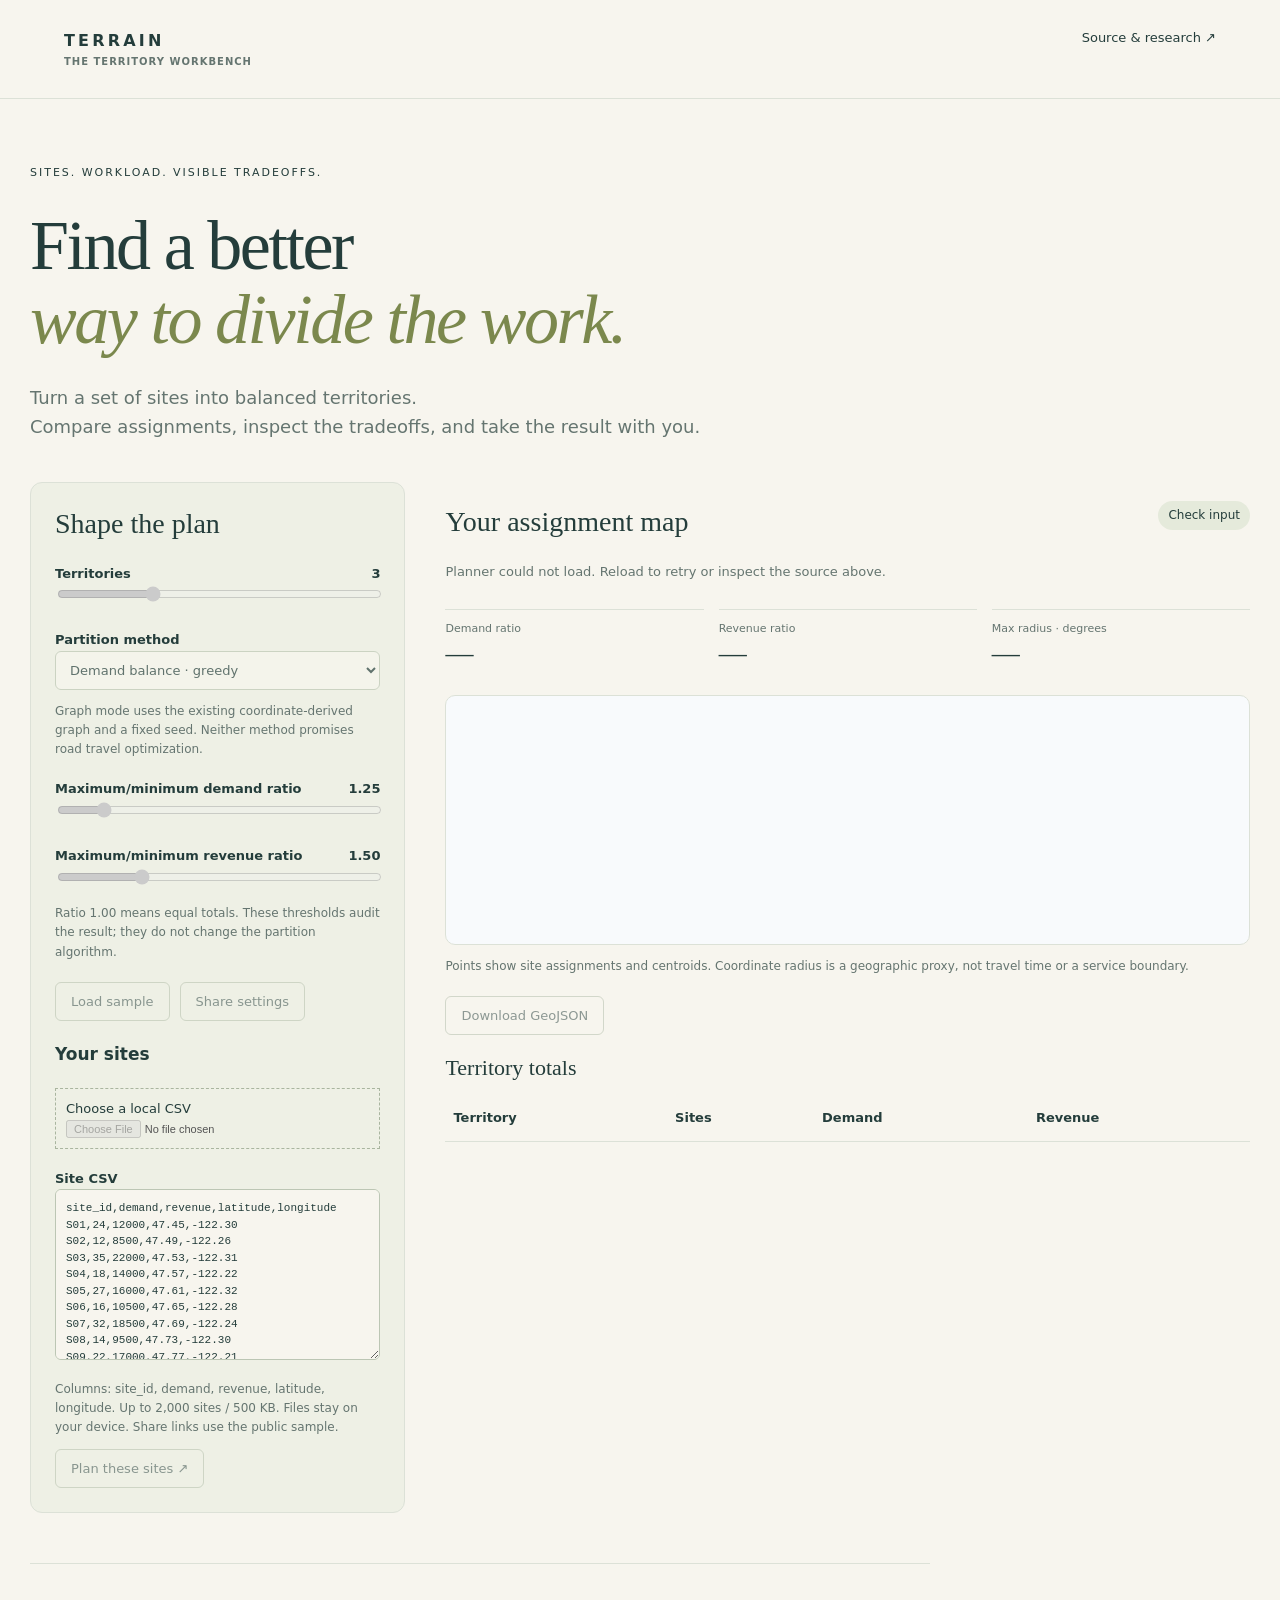
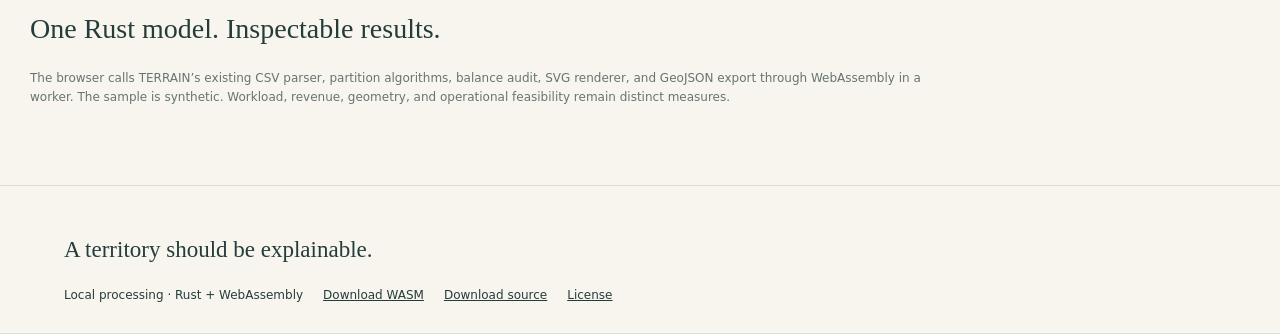
==== web/index.html @ aabc4313 "Add native Rust WASM territory workbench" ====
<!doctype html><html lang="en"><head><meta charset="utf-8"><meta name="viewport" content="width=device-width,initial-scale=1"><meta name="description" content="Plan balanced territories with Rust in your browser."><title>TERRAIN · Territory planner</title><link rel="stylesheet" href="style.css"></head><body><header><a class="brand" href="./">TERRAIN<small>THE TERRITORY WORKBENCH</small></a><nav><a href="https://github.com/giodl73-repo/TERRAIN">Source & research ↗</a></nav></header><main><div class="eyebrow">SITES. WORKLOAD. VISIBLE TRADEOFFS.</div><h1>Find a better<br><em>way to divide the work.</em></h1><p class="intro">Turn a set of sites into balanced territories.<br>Compare assignments, inspect the tradeoffs, and take the result with you.</p><div class="workspace"><section class="controls" aria-labelledby="controls-title"><h2 id="controls-title">Shape the plan</h2><label for="count">Territories <output id="count-value">3</output></label><input id="count" type="range" min="1" max="8" value="3" disabled><label for="method">Partition method</label><select id="method" disabled><option value="greedy">Demand balance · greedy</option><option value="graph">Graph partition · METIS</option></select><p>Graph mode uses the existing coordinate-derived graph and a fixed seed. Neither method promises road travel optimization.</p><label for="demand-limit">Maximum/minimum demand ratio <output id="demand-value">1.25</output></label><input id="demand-limit" type="range" min="1" max="3" step="0.05" value="1.25" disabled><label for="revenue-limit">Maximum/minimum revenue ratio <output id="revenue-value">1.50</output></label><input id="revenue-limit" type="range" min="1" max="3" step="0.05" value="1.5" disabled><p>Ratio 1.00 means equal totals. These thresholds audit the result; they do not change the partition algorithm.</p><div class="buttons"><button id="sample" disabled>Load sample</button><button id="share" disabled>Share settings</button></div><h3>Your sites</h3><label class="file-label" for="file">Choose a local CSV<input id="file" type="file" accept=".csv,text/csv" disabled></label><label for="csv">Site CSV</label><textarea id="csv" spellcheck="false" rows="9" disabled aria-describedby="csv-help"></textarea><p id="csv-help">Columns: site_id, demand, revenue, latitude, longitude. Up to 2,000 sites / 500 KB. Files stay on your device. Share links use the public sample.</p><button id="apply" disabled>Plan these sites ↗</button></section><section class="results" aria-labelledby="results-title"><div class="result-head"><h2 id="results-title">Your assignment map</h2><span id="verdict">Loading…</span></div><p id="status" role="status" aria-live="polite">Loading Rust planning engine…</p><div class="metrics"><div><span>Demand ratio</span><strong id="demand-ratio">—</strong></div><div><span>Revenue ratio</span><strong id="revenue-ratio">—</strong></div><div><span>Max radius · degrees</span><strong id="radius">—</strong></div></div><div class="map"><img id="map" alt="Site assignments and territory centroids" hidden></div><p class="map-note">Points show site assignments and centroids. Coordinate radius is a geographic proxy, not travel time or a service boundary.</p><div class="buttons"><button id="export" disabled>Download GeoJSON</button></div><div class="table-wrap"><table><caption>Territory totals</caption><thead><tr><th>Territory</th><th>Sites</th><th>Demand</th><th>Revenue</th></tr></thead><tbody id="territories"></tbody></table></div></section></div><section class="method-note"><h2>One Rust model. Inspectable results.</h2><p>The browser calls TERRAIN’s existing CSV parser, partition algorithms, balance audit, SVG renderer, and GeoJSON export through WebAssembly in a worker. The sample is synthetic. Workload, revenue, geometry, and operational feasibility remain distinct measures.</p></section><noscript><p>Enable JavaScript to plan territories, or read the source repository.</p></noscript></main><footer><p>A territory should be explainable.</p><div><span>Local processing · Rust + WebAssembly</span><a href="pkg/terrain_web_bg.wasm" download>Download WASM</a><a href="https://github.com/giodl73-repo/TERRAIN/archive/refs/heads/main.zip">Download source</a><a href="https://github.com/giodl73-repo/TERRAIN/blob/main/LICENSE">License</a></div></footer><script type="module" src="app.js"></script></body></html>
---- web/style.css ----
:root{--paper:#f7f5ee;--ink:#243d3b;--muted:#657570;--line:#dce1d7;--accent:#7b884d;color-scheme:light}*{box-sizing:border-box}body{margin:0;background:var(--paper);color:var(--ink);font:16px/1.6 system-ui,sans-serif}a{color:inherit}header,footer{padding:28px 5%;border-bottom:1px solid var(--line)}header{display:flex;justify-content:space-between;gap:20px}header a{text-decoration:none}.brand{font-weight:700;letter-spacing:.2em}.brand small{display:block;font-size:10px;color:var(--muted);letter-spacing:.1em}nav{font-size:13px}main{max-width:1360px;margin:auto;padding:65px 30px}.eyebrow{font-size:11px;letter-spacing:.18em}h1{font:70px/1.05 Georgia,serif;letter-spacing:-.035em;margin:28px 0}h1 em{font-weight:400;color:var(--accent)}.intro{font-size:18px;color:var(--muted)}h2{font:28px/1.2 Georgia,serif}h3{font-size:17px}.workspace{display:grid;grid-template-columns:minmax(0,.7fr) minmax(0,1.5fr);gap:40px;margin-top:40px}.controls{padding:24px;border:1px solid var(--line);border-radius:12px;background:#eef0e5}.controls h2{margin-top:0}label{display:block;font-weight:600;font-size:13px;margin-top:20px}label output{float:right}input[type=range],select,textarea{width:100%;accent-color:var(--accent)}select,textarea{padding:10px;background:var(--paper);border:1px solid #bcc6b4;border-radius:6px;color:var(--ink);font:13px/1.5 system-ui,sans-serif}textarea{font-family:monospace;font-size:11px}.controls p,.map-note,.method-note p{font-size:12px;color:var(--muted)}.file-label{border:1px dashed #a9b59f;padding:10px;font-weight:400}.file-label input{display:block;max-width:100%;font-size:11px}.buttons{display:flex;flex-wrap:wrap;gap:10px;margin:20px 0}button{font:13px system-ui,sans-serif;border:1px solid #adb9a5;border-radius:6px;padding:11px 15px;cursor:pointer;color:var(--ink);background:transparent}button:hover{background:#e4e9dc}button:disabled{opacity:.5;cursor:wait}.result-head{display:flex;align-items:center;justify-content:space-between;gap:12px}.result-head h2{margin-bottom:10px}#verdict{padding:5px 10px;border-radius:20px;background:#e5eadb;font-size:12px}#status{font-size:13px;color:var(--muted);min-height:22px}.metrics{display:grid;grid-template-columns:repeat(3,minmax(0,1fr));gap:15px;margin:25px 0}.metrics>div{border-top:1px solid var(--line);padding-top:10px}.metrics span{display:block;font-size:11px;color:var(--muted)}.metrics strong{font:28px Georgia,serif}.map{border:1px solid var(--line);border-radius:10px;overflow:hidden;min-height:250px;background:#f8fafc}.map img{display:block;width:100%;height:auto}.map img[hidden]{display:none}.table-wrap{overflow-x:auto}table{border-collapse:collapse;width:100%;font-size:13px;text-align:left}caption{text-align:left;font:22px Georgia,serif;margin-bottom:15px}th,td{padding:12px 8px;border-bottom:1px solid var(--line)}.method-note{margin-top:50px;padding-top:25px;border-top:1px solid var(--line);max-width:900px}footer{border-top:1px solid var(--line)}footer p{font:23px Georgia,serif}footer>div{display:flex;flex-wrap:wrap;gap:20px;font-size:12px}a,button,input,select,textarea{outline-offset:4px}.controls,.results{overflow-wrap:anywhere}@media(max-width:800px){main{padding:40px 20px}h1{font-size:48px}.workspace{grid-template-columns:1fr;gap:20px}.intro br{display:none}header{padding:20px}.metrics{gap:8px}.metrics strong{font-size:24px}.result-head{align-items:start}.controls{padding:20px}th,td{padding:10px 6px;font-size:12px}}
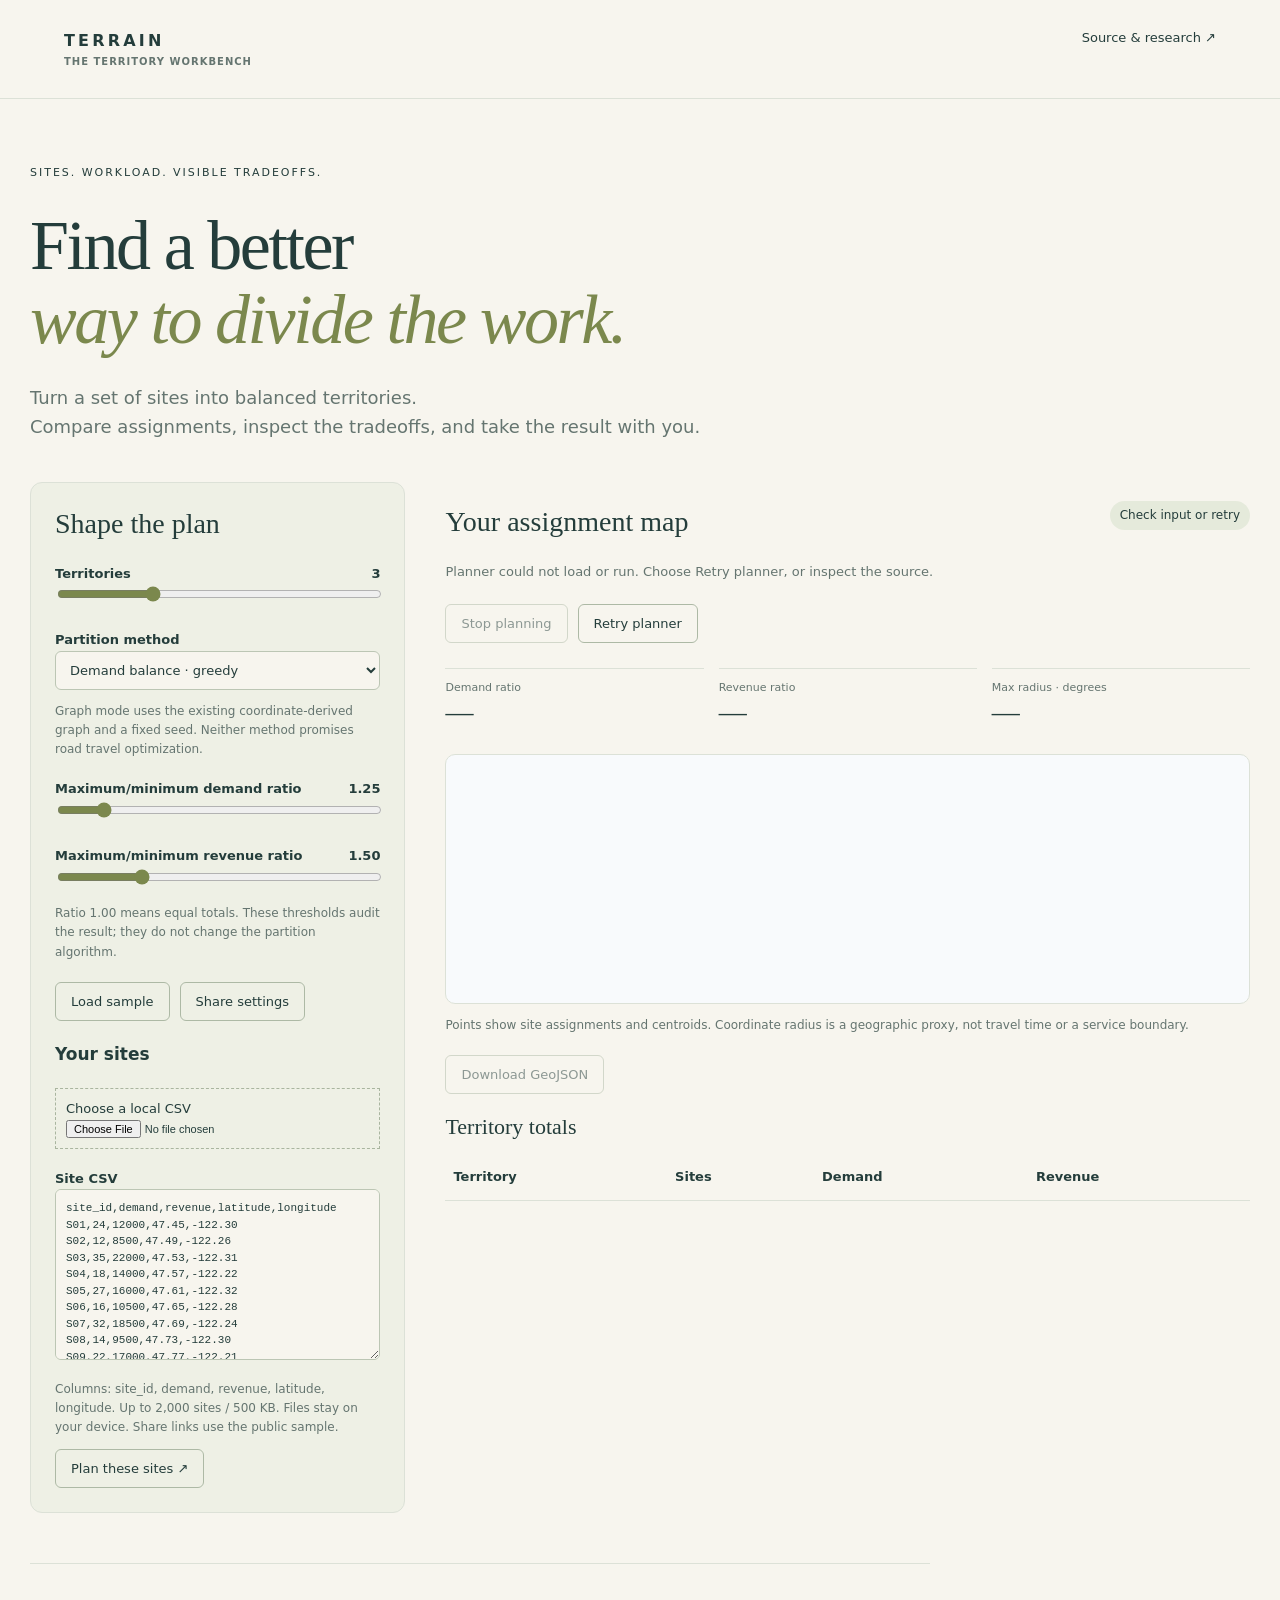
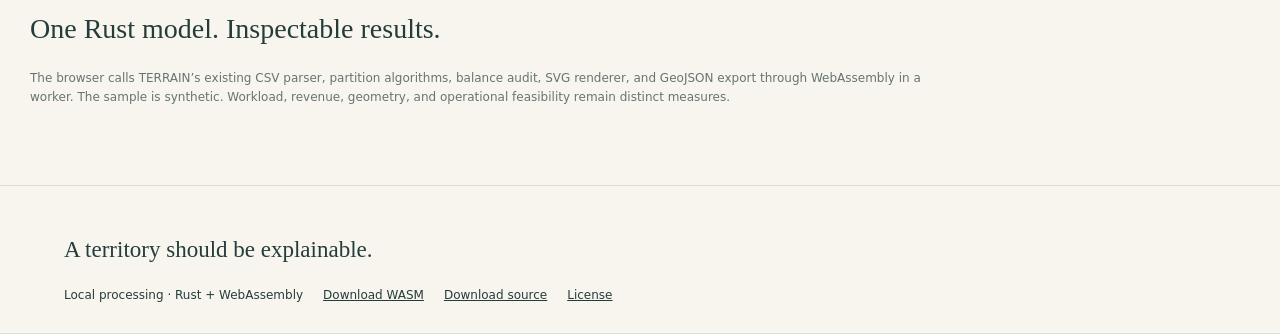
==== commit d82e26e3: "Add bounded worker recovery and invalidate stale territory plans" ====
--- a/web/index.html
+++ b/web/index.html
@@ -1 +1 @@
-<!doctype html><html lang="en"><head><meta charset="utf-8"><meta name="viewport" content="width=device-width,initial-scale=1"><meta name="description" content="Plan balanced territories with Rust in your browser."><title>TERRAIN · Territory planner</title><link rel="stylesheet" href="style.css"></head><body><header><a class="brand" href="./">TERRAIN<small>THE TERRITORY WORKBENCH</small></a><nav><a href="https://github.com/giodl73-repo/TERRAIN">Source & research ↗</a></nav></header><main><div class="eyebrow">SITES. WORKLOAD. VISIBLE TRADEOFFS.</div><h1>Find a better<br><em>way to divide the work.</em></h1><p class="intro">Turn a set of sites into balanced territories.<br>Compare assignments, inspect the tradeoffs, and take the result with you.</p><div class="workspace"><section class="controls" aria-labelledby="controls-title"><h2 id="controls-title">Shape the plan</h2><label for="count">Territories <output id="count-value">3</output></label><input id="count" type="range" min="1" max="8" value="3" disabled><label for="method">Partition method</label><select id="method" disabled><option value="greedy">Demand balance · greedy</option><option value="graph">Graph partition · METIS</option></select><p>Graph mode uses the existing coordinate-derived graph and a fixed seed. Neither method promises road travel optimization.</p><label for="demand-limit">Maximum/minimum demand ratio <output id="demand-value">1.25</output></label><input id="demand-limit" type="range" min="1" max="3" step="0.05" value="1.25" disabled><label for="revenue-limit">Maximum/minimum revenue ratio <output id="revenue-value">1.50</output></label><input id="revenue-limit" type="range" min="1" max="3" step="0.05" value="1.5" disabled><p>Ratio 1.00 means equal totals. These thresholds audit the result; they do not change the partition algorithm.</p><div class="buttons"><button id="sample" disabled>Load sample</button><button id="share" disabled>Share settings</button></div><h3>Your sites</h3><label class="file-label" for="file">Choose a local CSV<input id="file" type="file" accept=".csv,text/csv" disabled></label><label for="csv">Site CSV</label><textarea id="csv" spellcheck="false" rows="9" disabled aria-describedby="csv-help"></textarea><p id="csv-help">Columns: site_id, demand, revenue, latitude, longitude. Up to 2,000 sites / 500 KB. Files stay on your device. Share links use the public sample.</p><button id="apply" disabled>Plan these sites ↗</button></section><section class="results" aria-labelledby="results-title"><div class="result-head"><h2 id="results-title">Your assignment map</h2><span id="verdict">Loading…</span></div><p id="status" role="status" aria-live="polite">Loading Rust planning engine…</p><div class="metrics"><div><span>Demand ratio</span><strong id="demand-ratio">—</strong></div><div><span>Revenue ratio</span><strong id="revenue-ratio">—</strong></div><div><span>Max radius · degrees</span><strong id="radius">—</strong></div></div><div class="map"><img id="map" alt="Site assignments and territory centroids" hidden></div><p class="map-note">Points show site assignments and centroids. Coordinate radius is a geographic proxy, not travel time or a service boundary.</p><div class="buttons"><button id="export" disabled>Download GeoJSON</button></div><div class="table-wrap"><table><caption>Territory totals</caption><thead><tr><th>Territory</th><th>Sites</th><th>Demand</th><th>Revenue</th></tr></thead><tbody id="territories"></tbody></table></div></section></div><section class="method-note"><h2>One Rust model. Inspectable results.</h2><p>The browser calls TERRAIN’s existing CSV parser, partition algorithms, balance audit, SVG renderer, and GeoJSON export through WebAssembly in a worker. The sample is synthetic. Workload, revenue, geometry, and operational feasibility remain distinct measures.</p></section><noscript><p>Enable JavaScript to plan territories, or read the source repository.</p></noscript></main><footer><p>A territory should be explainable.</p><div><span>Local processing · Rust + WebAssembly</span><a href="pkg/terrain_web_bg.wasm" download>Download WASM</a><a href="https://github.com/giodl73-repo/TERRAIN/archive/refs/heads/main.zip">Download source</a><a href="https://github.com/giodl73-repo/TERRAIN/blob/main/LICENSE">License</a></div></footer><script type="module" src="app.js"></script></body></html>
+<!doctype html><html lang="en"><head><meta charset="utf-8"><meta name="viewport" content="width=device-width,initial-scale=1"><meta name="description" content="Plan balanced territories with Rust in your browser."><title>TERRAIN · Territory planner</title><link rel="stylesheet" href="style.css"></head><body><header><a class="brand" href="./">TERRAIN<small>THE TERRITORY WORKBENCH</small></a><nav><a href="https://github.com/giodl73-repo/TERRAIN">Source & research ↗</a></nav></header><main><div class="eyebrow">SITES. WORKLOAD. VISIBLE TRADEOFFS.</div><h1>Find a better<br><em>way to divide the work.</em></h1><p class="intro">Turn a set of sites into balanced territories.<br>Compare assignments, inspect the tradeoffs, and take the result with you.</p><div class="workspace"><section class="controls" aria-labelledby="controls-title"><h2 id="controls-title">Shape the plan</h2><label for="count">Territories <output id="count-value">3</output></label><input id="count" type="range" min="1" max="8" value="3" disabled><label for="method">Partition method</label><select id="method" disabled><option value="greedy">Demand balance · greedy</option><option value="graph">Graph partition · METIS</option></select><p>Graph mode uses the existing coordinate-derived graph and a fixed seed. Neither method promises road travel optimization.</p><label for="demand-limit">Maximum/minimum demand ratio <output id="demand-value">1.25</output></label><input id="demand-limit" type="range" min="1" max="3" step="0.05" value="1.25" disabled><label for="revenue-limit">Maximum/minimum revenue ratio <output id="revenue-value">1.50</output></label><input id="revenue-limit" type="range" min="1" max="3" step="0.05" value="1.5" disabled><p>Ratio 1.00 means equal totals. These thresholds audit the result; they do not change the partition algorithm.</p><div class="buttons"><button id="sample" disabled>Load sample</button><button id="share" disabled>Share settings</button></div><h3>Your sites</h3><label class="file-label" for="file">Choose a local CSV<input id="file" type="file" accept=".csv,text/csv" disabled></label><label for="csv">Site CSV</label><textarea id="csv" spellcheck="false" rows="9" disabled aria-describedby="csv-help"></textarea><p id="csv-help">Columns: site_id, demand, revenue, latitude, longitude. Up to 2,000 sites / 500 KB. Files stay on your device. Share links use the public sample.</p><button id="apply" disabled>Plan these sites ↗</button></section><section class="results" aria-labelledby="results-title"><div class="result-head"><h2 id="results-title">Your assignment map</h2><span id="verdict">Loading…</span></div><p id="status" role="status" aria-live="polite">Loading Rust planning engine…</p><div class="buttons"><button id="stop" disabled>Stop planning</button><button id="retry" hidden>Retry planner</button></div><div class="metrics"><div><span>Demand ratio</span><strong id="demand-ratio">—</strong></div><div><span>Revenue ratio</span><strong id="revenue-ratio">—</strong></div><div><span>Max radius · degrees</span><strong id="radius">—</strong></div></div><div class="map"><img id="map" alt="Site assignments and territory centroids" hidden></div><p class="map-note">Points show site assignments and centroids. Coordinate radius is a geographic proxy, not travel time or a service boundary.</p><div class="buttons"><button id="export" disabled>Download GeoJSON</button></div><div class="table-wrap"><table><caption>Territory totals</caption><thead><tr><th>Territory</th><th>Sites</th><th>Demand</th><th>Revenue</th></tr></thead><tbody id="territories"></tbody></table></div></section></div><section class="method-note"><h2>One Rust model. Inspectable results.</h2><p>The browser calls TERRAIN’s existing CSV parser, partition algorithms, balance audit, SVG renderer, and GeoJSON export through WebAssembly in a worker. The sample is synthetic. Workload, revenue, geometry, and operational feasibility remain distinct measures.</p></section><noscript><p>Enable JavaScript to plan territories, or read the source repository.</p></noscript></main><footer><p>A territory should be explainable.</p><div><span>Local processing · Rust + WebAssembly</span><a href="pkg/terrain_web_bg.wasm" download>Download WASM</a><a href="https://github.com/giodl73-repo/TERRAIN/archive/refs/heads/main.zip">Download source</a><a href="LICENSE">License</a></div></footer><script type="module" src="app.js"></script></body></html>
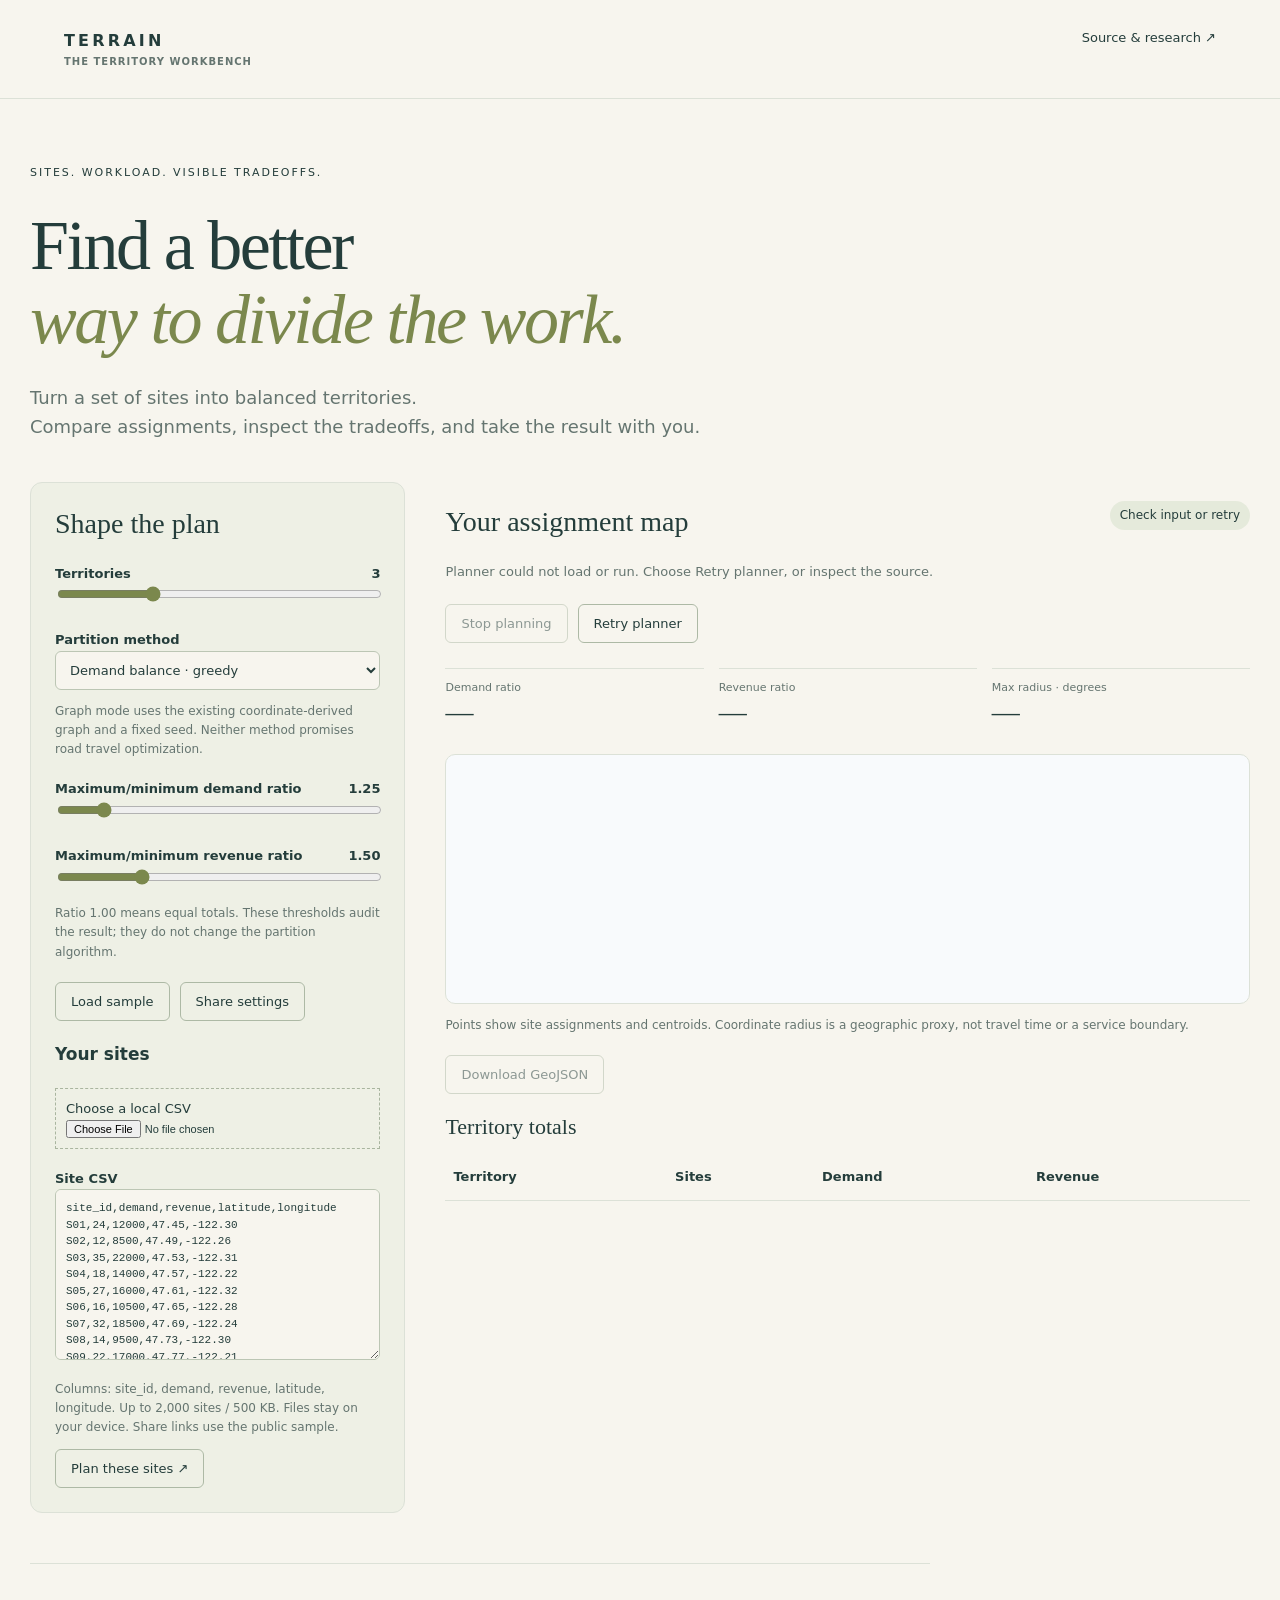
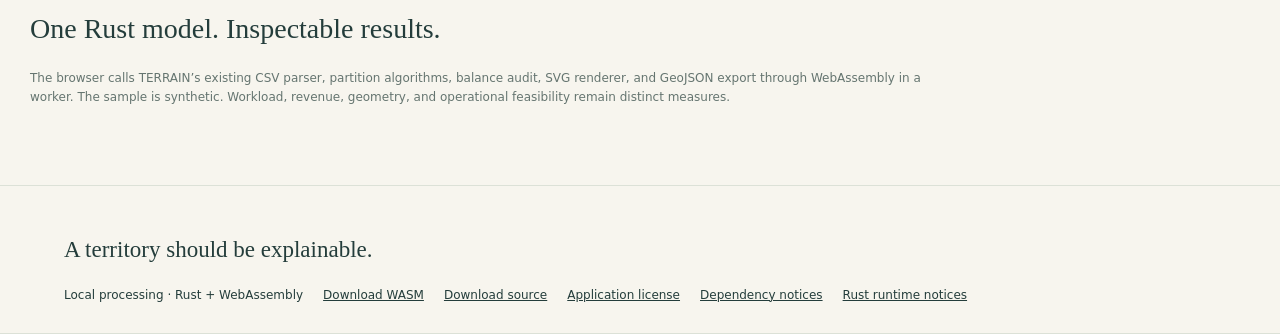
==== commit b11b452b: "Add verified original offline Rust input kit and stable build paths" ====
--- a/web/index.html
+++ b/web/index.html
@@ -1 +1 @@
-<!doctype html><html lang="en"><head><meta charset="utf-8"><meta name="viewport" content="width=device-width,initial-scale=1"><meta name="description" content="Plan balanced territories with Rust in your browser."><title>TERRAIN · Territory planner</title><link rel="stylesheet" href="style.css"></head><body><header><a class="brand" href="./">TERRAIN<small>THE TERRITORY WORKBENCH</small></a><nav><a href="https://github.com/giodl73-repo/TERRAIN">Source & research ↗</a></nav></header><main><div class="eyebrow">SITES. WORKLOAD. VISIBLE TRADEOFFS.</div><h1>Find a better<br><em>way to divide the work.</em></h1><p class="intro">Turn a set of sites into balanced territories.<br>Compare assignments, inspect the tradeoffs, and take the result with you.</p><div class="workspace"><section class="controls" aria-labelledby="controls-title"><h2 id="controls-title">Shape the plan</h2><label for="count">Territories <output id="count-value">3</output></label><input id="count" type="range" min="1" max="8" value="3" disabled><label for="method">Partition method</label><select id="method" disabled><option value="greedy">Demand balance · greedy</option><option value="graph">Graph partition · METIS</option></select><p>Graph mode uses the existing coordinate-derived graph and a fixed seed. Neither method promises road travel optimization.</p><label for="demand-limit">Maximum/minimum demand ratio <output id="demand-value">1.25</output></label><input id="demand-limit" type="range" min="1" max="3" step="0.05" value="1.25" disabled><label for="revenue-limit">Maximum/minimum revenue ratio <output id="revenue-value">1.50</output></label><input id="revenue-limit" type="range" min="1" max="3" step="0.05" value="1.5" disabled><p>Ratio 1.00 means equal totals. These thresholds audit the result; they do not change the partition algorithm.</p><div class="buttons"><button id="sample" disabled>Load sample</button><button id="share" disabled>Share settings</button></div><h3>Your sites</h3><label class="file-label" for="file">Choose a local CSV<input id="file" type="file" accept=".csv,text/csv" disabled></label><label for="csv">Site CSV</label><textarea id="csv" spellcheck="false" rows="9" disabled aria-describedby="csv-help"></textarea><p id="csv-help">Columns: site_id, demand, revenue, latitude, longitude. Up to 2,000 sites / 500 KB. Files stay on your device. Share links use the public sample.</p><button id="apply" disabled>Plan these sites ↗</button></section><section class="results" aria-labelledby="results-title"><div class="result-head"><h2 id="results-title">Your assignment map</h2><span id="verdict">Loading…</span></div><p id="status" role="status" aria-live="polite">Loading Rust planning engine…</p><div class="buttons"><button id="stop" disabled>Stop planning</button><button id="retry" hidden>Retry planner</button></div><div class="metrics"><div><span>Demand ratio</span><strong id="demand-ratio">—</strong></div><div><span>Revenue ratio</span><strong id="revenue-ratio">—</strong></div><div><span>Max radius · degrees</span><strong id="radius">—</strong></div></div><div class="map"><img id="map" alt="Site assignments and territory centroids" hidden></div><p class="map-note">Points show site assignments and centroids. Coordinate radius is a geographic proxy, not travel time or a service boundary.</p><div class="buttons"><button id="export" disabled>Download GeoJSON</button></div><div class="table-wrap"><table><caption>Territory totals</caption><thead><tr><th>Territory</th><th>Sites</th><th>Demand</th><th>Revenue</th></tr></thead><tbody id="territories"></tbody></table></div></section></div><section class="method-note"><h2>One Rust model. Inspectable results.</h2><p>The browser calls TERRAIN’s existing CSV parser, partition algorithms, balance audit, SVG renderer, and GeoJSON export through WebAssembly in a worker. The sample is synthetic. Workload, revenue, geometry, and operational feasibility remain distinct measures.</p></section><noscript><p>Enable JavaScript to plan territories, or read the source repository.</p></noscript></main><footer><p>A territory should be explainable.</p><div><span>Local processing · Rust + WebAssembly</span><a href="pkg/terrain_web_bg.wasm" download>Download WASM</a><a href="https://github.com/giodl73-repo/TERRAIN/archive/refs/heads/main.zip">Download source</a><a href="LICENSE">License</a></div></footer><script type="module" src="app.js"></script></body></html>
+<!doctype html><html lang="en"><head><meta charset="utf-8"><meta name="viewport" content="width=device-width,initial-scale=1"><meta name="description" content="Plan balanced territories with Rust in your browser."><title>TERRAIN · Territory planner</title><link rel="stylesheet" href="style.css"></head><body><header><a class="brand" href="./">TERRAIN<small>THE TERRITORY WORKBENCH</small></a><nav><a href="https://github.com/giodl73-repo/TERRAIN">Source & research ↗</a></nav></header><main><div class="eyebrow">SITES. WORKLOAD. VISIBLE TRADEOFFS.</div><h1>Find a better<br><em>way to divide the work.</em></h1><p class="intro">Turn a set of sites into balanced territories.<br> Compare assignments, inspect the tradeoffs, and take the result with you.</p><div class="workspace"><section class="controls" aria-labelledby="controls-title"><h2 id="controls-title">Shape the plan</h2><label for="count">Territories <output id="count-value">3</output></label><input id="count" type="range" min="1" max="8" value="3" disabled><label for="method">Partition method</label><select id="method" disabled><option value="greedy">Demand balance · greedy</option><option value="graph">Graph partition · METIS</option></select><p>Graph mode uses the existing coordinate-derived graph and a fixed seed. Neither method promises road travel optimization.</p><label for="demand-limit">Maximum/minimum demand ratio <output id="demand-value">1.25</output></label><input id="demand-limit" type="range" min="1" max="3" step="0.05" value="1.25" disabled><label for="revenue-limit">Maximum/minimum revenue ratio <output id="revenue-value">1.50</output></label><input id="revenue-limit" type="range" min="1" max="3" step="0.05" value="1.5" disabled><p>Ratio 1.00 means equal totals. These thresholds audit the result; they do not change the partition algorithm.</p><div class="buttons"><button id="sample" disabled>Load sample</button><button id="share" disabled>Share settings</button></div><h3>Your sites</h3><label class="file-label" for="file">Choose a local CSV<input id="file" type="file" accept=".csv,text/csv" disabled></label><label for="csv">Site CSV</label><textarea id="csv" spellcheck="false" rows="9" disabled aria-describedby="csv-help"></textarea><p id="csv-help">Columns: site_id, demand, revenue, latitude, longitude. Up to 2,000 sites / 500 KB. Files stay on your device. Share links use the public sample.</p><button id="apply" disabled>Plan these sites ↗</button></section><section class="results" aria-labelledby="results-title"><div class="result-head"><h2 id="results-title">Your assignment map</h2><span id="verdict">Loading…</span></div><p id="status" role="status" aria-live="polite">Loading Rust planning engine…</p><div class="buttons"><button id="stop" disabled>Stop planning</button><button id="retry" hidden>Retry planner</button></div><div class="metrics"><div><span>Demand ratio</span><strong id="demand-ratio">—</strong></div><div><span>Revenue ratio</span><strong id="revenue-ratio">—</strong></div><div><span>Max radius · degrees</span><strong id="radius">—</strong></div></div><div class="map"><img id="map" alt="Site assignments and territory centroids" hidden></div><p class="map-note">Points show site assignments and centroids. Coordinate radius is a geographic proxy, not travel time or a service boundary.</p><div class="buttons"><button id="export" disabled>Download GeoJSON</button></div><div class="table-wrap"><table><caption>Territory totals</caption><thead><tr><th>Territory</th><th>Sites</th><th>Demand</th><th>Revenue</th></tr></thead><tbody id="territories"></tbody></table></div></section></div><section class="method-note"><h2>One Rust model. Inspectable results.</h2><p>The browser calls TERRAIN’s existing CSV parser, partition algorithms, balance audit, SVG renderer, and GeoJSON export through WebAssembly in a worker. The sample is synthetic. Workload, revenue, geometry, and operational feasibility remain distinct measures.</p></section><noscript><p>Enable JavaScript to plan territories, or read the source repository.</p></noscript></main><footer><p>A territory should be explainable.</p><div><span>Local processing · Rust + WebAssembly</span><a href="pkg/terrain_web_bg.wasm" download>Download WASM</a><a href="https://github.com/giodl73-repo/TERRAIN/archive/refs/heads/main.zip">Download source</a><a href="LICENSE">Application license</a><a href="DEPENDENCY-NOTICES.txt">Dependency notices</a><a href="RUST-RUNTIME-NOTICES.html">Rust runtime notices</a></div></footer><script type="module" src="app.js"></script></body></html>
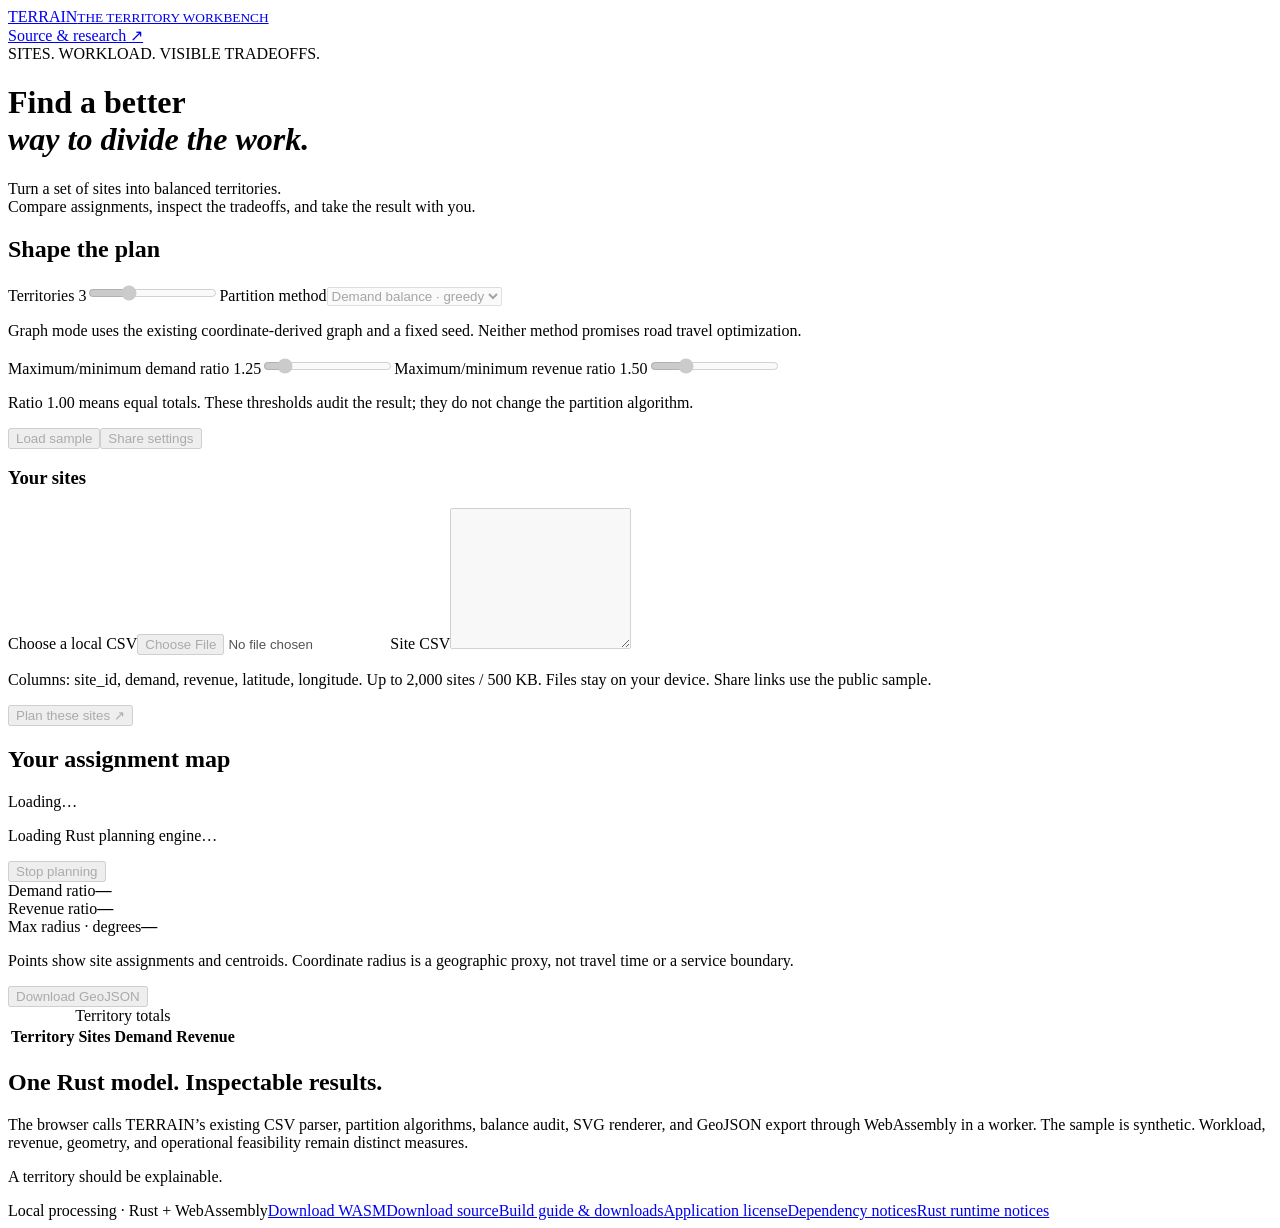
==== commit 0008ecf7: "Package complete source and verify isolated empty-target rebuilds" ====
--- a/web/index.html
+++ b/web/index.html
@@ -1 +1 @@
-<!doctype html><html lang="en"><head><meta charset="utf-8"><meta name="viewport" content="width=device-width,initial-scale=1"><meta name="description" content="Plan balanced territories with Rust in your browser."><title>TERRAIN · Territory planner</title><link rel="stylesheet" href="style.css"></head><body><header><a class="brand" href="./">TERRAIN<small>THE TERRITORY WORKBENCH</small></a><nav><a href="https://github.com/giodl73-repo/TERRAIN">Source & research ↗</a></nav></header><main><div class="eyebrow">SITES. WORKLOAD. VISIBLE TRADEOFFS.</div><h1>Find a better<br><em>way to divide the work.</em></h1><p class="intro">Turn a set of sites into balanced territories.<br> Compare assignments, inspect the tradeoffs, and take the result with you.</p><div class="workspace"><section class="controls" aria-labelledby="controls-title"><h2 id="controls-title">Shape the plan</h2><label for="count">Territories <output id="count-value">3</output></label><input id="count" type="range" min="1" max="8" value="3" disabled><label for="method">Partition method</label><select id="method" disabled><option value="greedy">Demand balance · greedy</option><option value="graph">Graph partition · METIS</option></select><p>Graph mode uses the existing coordinate-derived graph and a fixed seed. Neither method promises road travel optimization.</p><label for="demand-limit">Maximum/minimum demand ratio <output id="demand-value">1.25</output></label><input id="demand-limit" type="range" min="1" max="3" step="0.05" value="1.25" disabled><label for="revenue-limit">Maximum/minimum revenue ratio <output id="revenue-value">1.50</output></label><input id="revenue-limit" type="range" min="1" max="3" step="0.05" value="1.5" disabled><p>Ratio 1.00 means equal totals. These thresholds audit the result; they do not change the partition algorithm.</p><div class="buttons"><button id="sample" disabled>Load sample</button><button id="share" disabled>Share settings</button></div><h3>Your sites</h3><label class="file-label" for="file">Choose a local CSV<input id="file" type="file" accept=".csv,text/csv" disabled></label><label for="csv">Site CSV</label><textarea id="csv" spellcheck="false" rows="9" disabled aria-describedby="csv-help"></textarea><p id="csv-help">Columns: site_id, demand, revenue, latitude, longitude. Up to 2,000 sites / 500 KB. Files stay on your device. Share links use the public sample.</p><button id="apply" disabled>Plan these sites ↗</button></section><section class="results" aria-labelledby="results-title"><div class="result-head"><h2 id="results-title">Your assignment map</h2><span id="verdict">Loading…</span></div><p id="status" role="status" aria-live="polite">Loading Rust planning engine…</p><div class="buttons"><button id="stop" disabled>Stop planning</button><button id="retry" hidden>Retry planner</button></div><div class="metrics"><div><span>Demand ratio</span><strong id="demand-ratio">—</strong></div><div><span>Revenue ratio</span><strong id="revenue-ratio">—</strong></div><div><span>Max radius · degrees</span><strong id="radius">—</strong></div></div><div class="map"><img id="map" alt="Site assignments and territory centroids" hidden></div><p class="map-note">Points show site assignments and centroids. Coordinate radius is a geographic proxy, not travel time or a service boundary.</p><div class="buttons"><button id="export" disabled>Download GeoJSON</button></div><div class="table-wrap"><table><caption>Territory totals</caption><thead><tr><th>Territory</th><th>Sites</th><th>Demand</th><th>Revenue</th></tr></thead><tbody id="territories"></tbody></table></div></section></div><section class="method-note"><h2>One Rust model. Inspectable results.</h2><p>The browser calls TERRAIN’s existing CSV parser, partition algorithms, balance audit, SVG renderer, and GeoJSON export through WebAssembly in a worker. The sample is synthetic. Workload, revenue, geometry, and operational feasibility remain distinct measures.</p></section><noscript><p>Enable JavaScript to plan territories, or read the source repository.</p></noscript></main><footer><p>A territory should be explainable.</p><div><span>Local processing · Rust + WebAssembly</span><a href="pkg/terrain_web_bg.wasm" download>Download WASM</a><a href="https://github.com/giodl73-repo/TERRAIN/archive/refs/heads/main.zip">Download source</a><a href="LICENSE">Application license</a><a href="DEPENDENCY-NOTICES.txt">Dependency notices</a><a href="RUST-RUNTIME-NOTICES.html">Rust runtime notices</a></div></footer><script type="module" src="app.js"></script></body></html>
+<!doctype html><html lang="en"><head><meta charset="utf-8"><meta name="viewport" content="width=device-width,initial-scale=1"><meta name="description" content="Plan balanced territories with Rust in your browser."><title>TERRAIN · Territory planner</title><link rel="stylesheet" href="@@RUNTIME@@/style.css"></head><body><header><a class="brand" href="./">TERRAIN<small>THE TERRITORY WORKBENCH</small></a><nav><a href="https://github.com/giodl73-repo/TERRAIN">Source & research ↗</a></nav></header><main><div class="eyebrow">SITES. WORKLOAD. VISIBLE TRADEOFFS.</div><h1>Find a better<br><em>way to divide the work.</em></h1><p class="intro">Turn a set of sites into balanced territories.<br> Compare assignments, inspect the tradeoffs, and take the result with you.</p><div class="workspace"><section class="controls" aria-labelledby="controls-title"><h2 id="controls-title">Shape the plan</h2><label for="count">Territories <output id="count-value">3</output></label><input id="count" type="range" min="1" max="8" value="3" disabled><label for="method">Partition method</label><select id="method" disabled><option value="greedy">Demand balance · greedy</option><option value="graph">Graph partition · METIS</option></select><p>Graph mode uses the existing coordinate-derived graph and a fixed seed. Neither method promises road travel optimization.</p><label for="demand-limit">Maximum/minimum demand ratio <output id="demand-value">1.25</output></label><input id="demand-limit" type="range" min="1" max="3" step="0.05" value="1.25" disabled><label for="revenue-limit">Maximum/minimum revenue ratio <output id="revenue-value">1.50</output></label><input id="revenue-limit" type="range" min="1" max="3" step="0.05" value="1.5" disabled><p>Ratio 1.00 means equal totals. These thresholds audit the result; they do not change the partition algorithm.</p><div class="buttons"><button id="sample" disabled>Load sample</button><button id="share" disabled>Share settings</button></div><h3>Your sites</h3><label class="file-label" for="file">Choose a local CSV<input id="file" type="file" accept=".csv,text/csv" disabled></label><label for="csv">Site CSV</label><textarea id="csv" spellcheck="false" rows="9" disabled aria-describedby="csv-help"></textarea><p id="csv-help">Columns: site_id, demand, revenue, latitude, longitude. Up to 2,000 sites / 500 KB. Files stay on your device. Share links use the public sample.</p><button id="apply" disabled>Plan these sites ↗</button></section><section class="results" aria-labelledby="results-title"><div class="result-head"><h2 id="results-title">Your assignment map</h2><span id="verdict">Loading…</span></div><p id="status" role="status" aria-live="polite">Loading Rust planning engine…</p><div class="buttons"><button id="stop" disabled>Stop planning</button><button id="retry" hidden>Retry planner</button></div><div class="metrics"><div><span>Demand ratio</span><strong id="demand-ratio">—</strong></div><div><span>Revenue ratio</span><strong id="revenue-ratio">—</strong></div><div><span>Max radius · degrees</span><strong id="radius">—</strong></div></div><div class="map"><img id="map" alt="Site assignments and territory centroids" hidden></div><p class="map-note">Points show site assignments and centroids. Coordinate radius is a geographic proxy, not travel time or a service boundary.</p><div class="buttons"><button id="export" disabled>Download GeoJSON</button></div><div class="table-wrap"><table><caption>Territory totals</caption><thead><tr><th>Territory</th><th>Sites</th><th>Demand</th><th>Revenue</th></tr></thead><tbody id="territories"></tbody></table></div></section></div><section class="method-note"><h2>One Rust model. Inspectable results.</h2><p>The browser calls TERRAIN’s existing CSV parser, partition algorithms, balance audit, SVG renderer, and GeoJSON export through WebAssembly in a worker. The sample is synthetic. Workload, revenue, geometry, and operational feasibility remain distinct measures.</p></section><noscript><p>Enable JavaScript to plan territories. The build guide and source downloads below remain available without JavaScript.</p></noscript></main><footer><p>A territory should be explainable.</p><div><span>Local processing · Rust + WebAssembly</span><a href="@@RUNTIME@@/pkg/terrain_web_bg.wasm" download>Download WASM</a><a href="source.tar.xz">Download source</a><a href="build.html">Build guide &amp; downloads</a><a href="LICENSE">Application license</a><a href="DEPENDENCY-NOTICES.txt">Dependency notices</a><a href="RUST-RUNTIME-NOTICES.html">Rust runtime notices</a></div></footer><script type="module" src="@@RUNTIME@@/app.js"></script></body></html>
